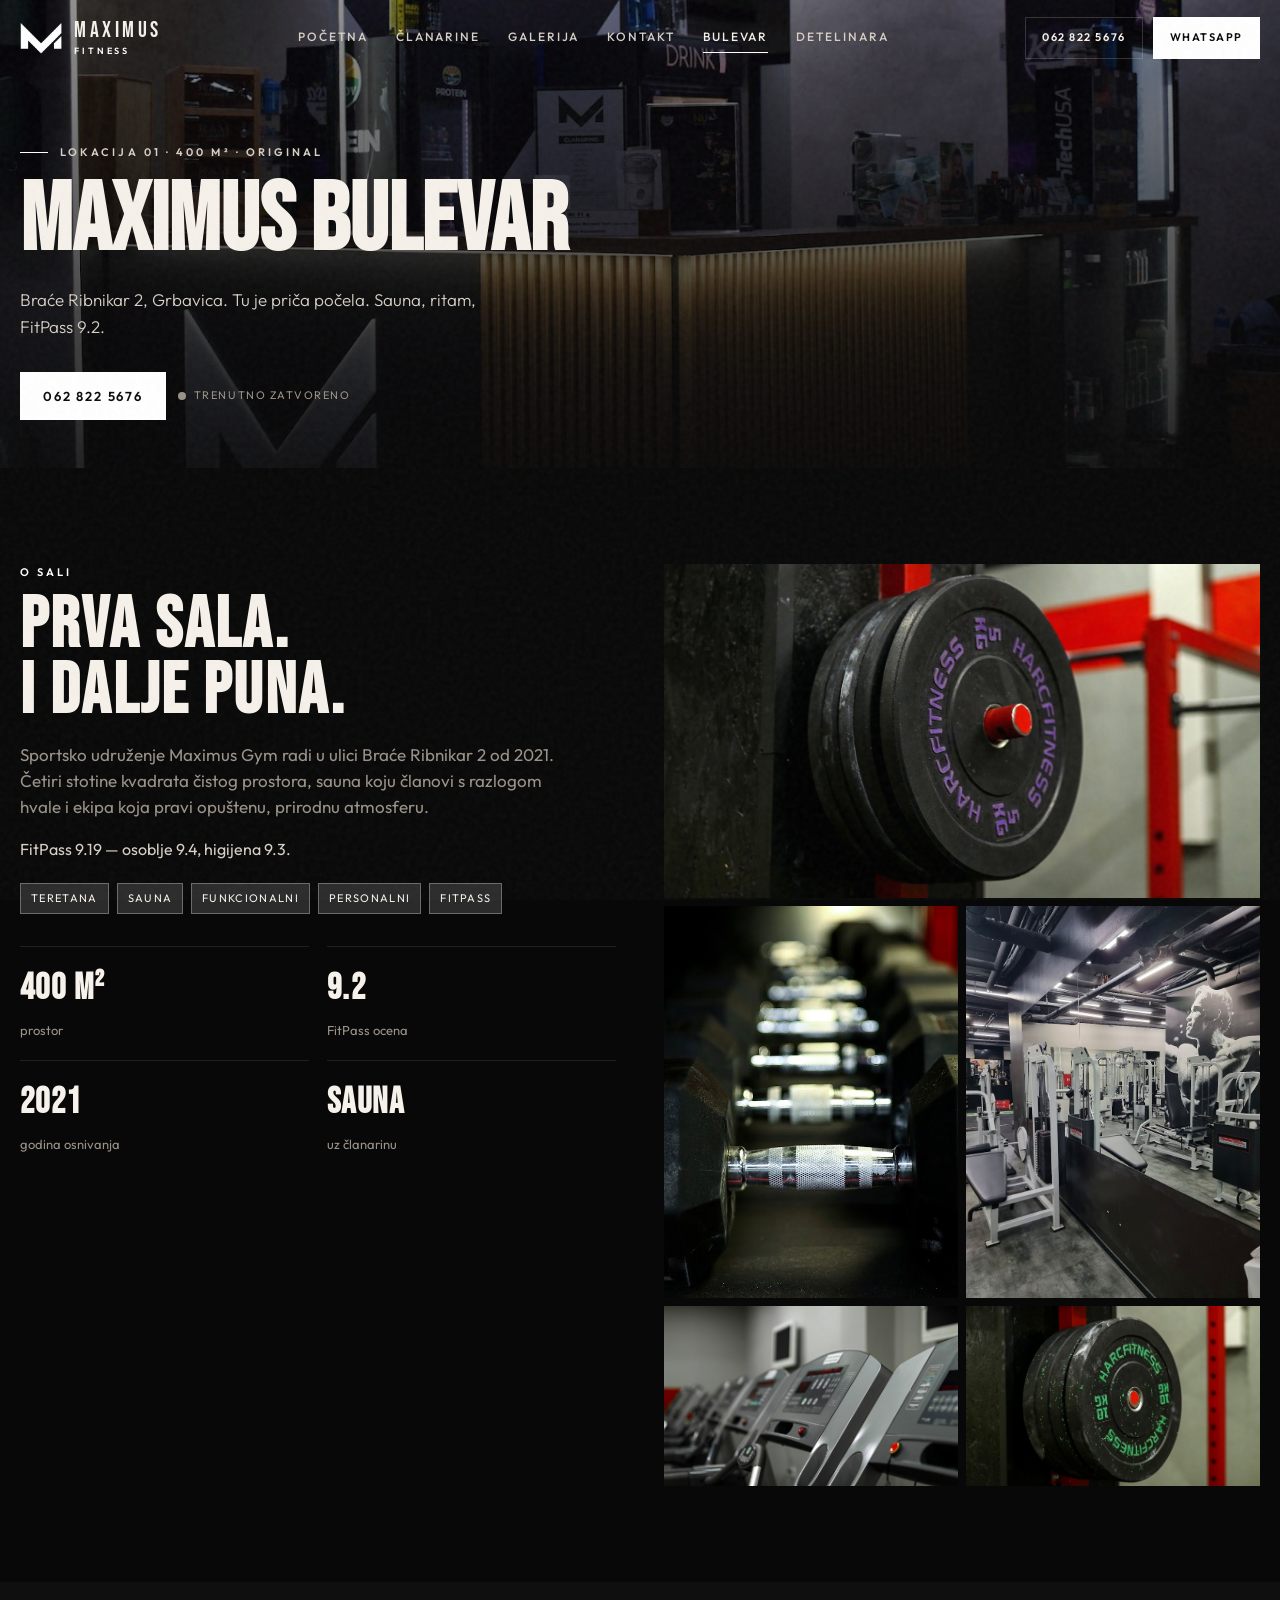
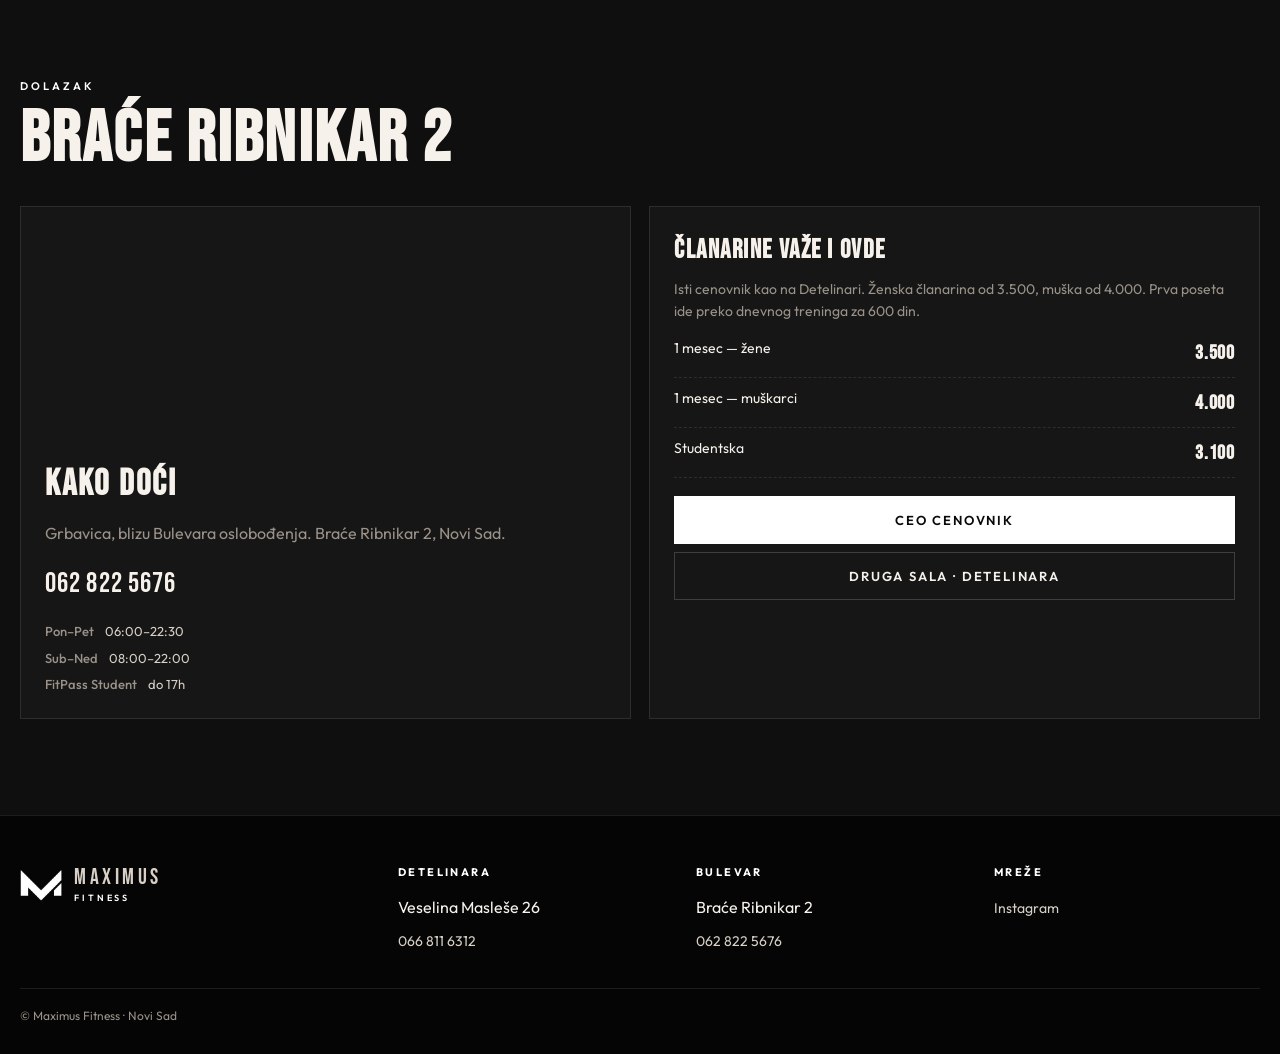
==== bulevar.html @ 971318e7 "demo verzija" ====
<!DOCTYPE html>
<html lang="sr">
<head>
  <meta charset="utf-8" />
  <meta name="viewport" content="width=device-width, initial-scale=1" />
  <title>Maximus Bulevar — Braće Ribnikar 2, Novi Sad</title>
  <meta name="description" content="Maximus Bulevar: originalna sala na 400 m², sauna, personalni treninzi. Braće Ribnikar 2, Grbavica. Tel. 062 822 5676." />
  <meta name="theme-color" content="#080808" />
  <link rel="icon" type="image/svg+xml" href="assets/logo/favicon.svg" />
  <link rel="stylesheet" href="css/styles.css" />
</head>
<body>
  <header class="header">
    <div class="header__inner">
      <a class="brand" href="#top" aria-label="Maximus Fitness">
        <img src="assets/logo/logo.png" alt="" width="42" height="42" />
        <span class="brand__text">
          <span class="brand__name">MAXIMUS</span>
          <span class="brand__sub">FITNESS</span>
        </span>
      </a>
      <nav class="nav" aria-label="Glavna">
        <a href="index.html">Početna</a>
        <a href="index.html#cenovnik">Članarine</a>
        <a href="index.html#galerija">Galerija</a>
        <a href="#kontakt">Kontakt</a>
        <a href="bulevar.html" class="is-active">Bulevar</a>
        <a href="detelinara.html">Detelinara</a>
      </nav>
      <div class="header__cta">
        <a class="btn btn--ghost" href="tel:+381628225676">062 822 5676</a>
        <a class="btn" href="https://wa.me/381628225676" target="_blank" rel="noopener">WhatsApp</a>
      </div>
      <button class="burger" aria-label="Meni" aria-expanded="false"><span></span><span></span><span></span></button>
    </div>
  </header>
  <nav class="mobile-nav">
    <a href="index.html">Početna</a>
    <a href="index.html#cenovnik">Članarine</a>
    <a href="index.html#galerija">Galerija</a>
    <a href="detelinara.html">Detelinara</a>
  </nav>

  <section class="page-hero" id="top">
    <img src="assets/img/bulevar-hero.jpg" alt="Tegovi Maximus Bulevar" />
    <div class="page-hero__shade"></div>
    <div class="wrap">
      <p class="eyebrow">Lokacija 01 · 400 m² · original</p>
      <h1>Maximus Bulevar</h1>
      <p class="hero__lead" style="color:#d8d0c6">Braće Ribnikar 2, Grbavica. Tu je priča počela. Sauna, ritam, FitPass 9.2.</p>
      <div class="hero__actions">
        <a class="btn" href="tel:+381628225676">062 822 5676</a>
        <span class="live" data-live style="align-self:center"><i></i><span data-live-label>Provera…</span></span>
      </div>
    </div>
  </section>

  <section class="section">
    <div class="wrap split">
      <div>
        <p class="kicker">O sali</p>
        <h2>Prva sala.<br>I dalje puna.</h2>
        <p class="lede">Sportsko udruženje Maximus Gym radi u ulici Braće Ribnikar 2 od 2021. Četiri stotine kvadrata čistog prostora, sauna koju članovi s razlogom hvale i ekipa koja pravi opuštenu, prirodnu atmosferu.</p>
        <p style="color:var(--fg-2);margin-top:16px">FitPass 9.19 — osoblje 9.4, higijena 9.3.</p>
        <div class="chips" style="margin-top:22px">
          <span class="chip">Teretana</span>
          <span class="chip">Sauna</span>
          <span class="chip">Funkcionalni</span>
          <span class="chip">Personalni</span>
          <span class="chip">FitPass</span>
        </div>
        <div class="facts">
          <div class="fact"><b>400 m²</b><span>prostor</span></div>
          <div class="fact"><b>9.2</b><span>FitPass ocena</span></div>
          <div class="fact"><b>2021</b><span>godina osnivanja</span></div>
          <div class="fact"><b>Sauna</b><span>uz članarinu</span></div>
        </div>
      </div>
      <div class="mosaic">
        <a href="assets/img/bulevar-floor.jpg" data-lb><img src="assets/img/bulevar-floor.jpg" alt="Sala Bulevar" /></a>
        <a href="assets/img/bulevar-racks.jpg" data-lb><img src="assets/img/bulevar-racks.jpg" alt="Rackovi" /></a>
        <a href="assets/img/bulevar-pulldown.jpg" data-lb><img src="assets/img/bulevar-pulldown.jpg" alt="Lat pulldown" /></a>
        <a href="assets/img/bulevar-bench.jpg" data-lb><img src="assets/img/bulevar-bench.jpg" alt="Kardio trake" /></a>
        <a href="assets/img/bulevar-cables.jpg" data-lb><img src="assets/img/bulevar-cables.jpg" alt="Tegovi na reku" /></a>
      </div>
    </div>
  </section>

  <section class="section section--dark" id="kontakt">
    <div class="wrap">
      <p class="kicker">Dolazak</p>
      <h2>Braće Ribnikar 2</h2>
      <div class="contact-grid" style="margin-top:32px">
        <article class="contact-card">
          <iframe title="Mapa Bulevar" loading="lazy" src="https://www.openstreetmap.org/export/embed.html?bbox=19.838%2C45.248%2C19.849%2C45.255&layer=mapnik&marker=45.2515%2C19.8435"></iframe>
          <div class="contact-card__body">
            <h3>Kako doći</h3>
            <p class="addr">Grbavica, blizu Bulevara oslobođenja. Braće Ribnikar 2, Novi Sad.</p>
            <a class="tel" href="tel:+381628225676">062 822 5676</a>
            <div class="hours">
              <div><b>Pon–Pet</b> 06:00–22:30</div>
              <div><b>Sub–Ned</b> 08:00–22:00</div>
              <div><b>FitPass Student</b> do 17h</div>
            </div>
          </div>
        </article>
        <div class="side-card">
          <h3>Članarine važe i ovde</h3>
          <p>Isti cenovnik kao na Detelinari. Ženska članarina od 3.500, muška od 4.000. Prva poseta ide preko dnevnog treninga za 600 din.</p>
          <ul class="pt-list">
            <li><span>1 mesec — žene</span><strong>3.500</strong></li>
            <li><span>1 mesec — muškarci</span><strong>4.000</strong></li>
            <li><span>Studentska</span><strong>3.100</strong></li>
          </ul>
          <a class="btn btn--full" style="margin-top:18px" href="index.html#cenovnik">Ceo cenovnik</a>
          <a class="btn btn--ghost btn--full" style="margin-top:8px" href="detelinara.html">Druga sala · Detelinara</a>
        </div>
      </div>
    </div>
  </section>

  <footer class="footer">
    <div class="wrap">
      <div class="footer__top">
        <div>
          <a class="brand" href="index.html">
            <img src="assets/logo/logo.png" alt="" width="42" height="42" />
            <span class="brand__text"><span class="brand__name">MAXIMUS</span><span class="brand__sub">FITNESS</span></span>
          </a>
        </div>
        <div>
          <h4>Detelinara</h4>
          <ul>
            <li>Veselina Masleše 26</li>
            <li><a href="tel:+381668116312">066 811 6312</a></li>
          </ul>
        </div>
        <div>
          <h4>Bulevar</h4>
          <ul>
            <li>Braće Ribnikar 2</li>
            <li><a href="tel:+381628225676">062 822 5676</a></li>
          </ul>
        </div>
        <div>
          <h4>Mreže</h4>
          <ul>
            <li><a href="https://www.instagram.com/maximusfitnesscentar/" target="_blank" rel="noopener">Instagram</a></li>
          </ul>
        </div>
      </div>
      <div class="footer__bot"><span>© Maximus Fitness · Novi Sad</span></div>
    </div>
  </footer>
  <div class="mobile-cta">
    <a class="btn" href="tel:+381628225676">Pozovi</a>
    <a class="btn btn--ghost" href="https://wa.me/381628225676">WhatsApp</a>
  </div>
  <div class="lb" id="lightbox" role="dialog"><button type="button" data-close aria-label="Zatvori">×</button><img alt="" /></div>
  <script src="js/main.js"></script>
</body>
</html>
---- css/styles.css ----
@import url("https://fonts.googleapis.com/css2?family=Bebas+Neue&family=Outfit:wght@300;400;500;600;700&display=swap");

:root {
  --bg: #080808;
  --bg-2: #0f0f0f;
  --bg-3: #161616;
  --bg-4: #1d1d1d;
  --fg: #f6f1ea;
  --fg-2: #d8d0c6;
  --muted: #9a9288;
  --accent: #ffffff;
  --accent-2: #d8d0c6;
  --accent-dim: rgba(255, 255, 255, 0.14);
  --ink: #0a0a0a;
  --line: rgba(246, 241, 234, 0.1);
  --line-2: rgba(246, 241, 234, 0.18);
  --shadow: 0 24px 60px rgba(0, 0, 0, 0.45);
  --font-d: "Bebas Neue", Impact, sans-serif;
  --font-b: "Outfit", system-ui, sans-serif;
  --max: 1240px;
  --nav-h: 76px;
  --ease: cubic-bezier(0.22, 1, 0.36, 1);
}

*,
*::before,
*::after { box-sizing: border-box; margin: 0; padding: 0; }

html {
  scroll-behavior: smooth;
  -webkit-font-smoothing: antialiased;
  -moz-osx-font-smoothing: grayscale;
}

body {
  font-family: var(--font-b);
  background: var(--bg);
  color: var(--fg);
  line-height: 1.55;
  min-height: 100vh;
  overflow-x: hidden;
}

img { max-width: 100%; display: block; }
a { color: inherit; text-decoration: none; }
button, [role="button"] { cursor: pointer; font-family: inherit; }
ul { list-style: none; }
address { font-style: normal; }

.wrap {
  width: min(var(--max), calc(100% - 40px));
  margin-inline: auto;
}

.wrap-wide {
  width: min(1440px, calc(100% - 32px));
  margin-inline: auto;
}

/* Grain */
body::before {
  content: "";
  pointer-events: none;
  position: fixed;
  inset: 0;
  z-index: 80;
  opacity: 0.045;
  background-image: url("data:image/svg+xml,%3Csvg viewBox='0 0 200 200' xmlns='http://www.w3.org/2000/svg'%3E%3Cfilter id='n'%3E%3CfeTurbulence type='fractalNoise' baseFrequency='.85' numOctaves='4' stitchTiles='stitch'/%3E%3C/filter%3E%3Crect width='100%25' height='100%25' filter='url(%23n)'/%3E%3C/svg%3E");
}

/* Buttons */
.btn {
  display: inline-flex;
  align-items: center;
  justify-content: center;
  gap: 10px;
  height: 48px;
  padding: 0 22px;
  border: 1px solid transparent;
  background: var(--accent);
  color: var(--ink);
  font-size: 13px;
  font-weight: 600;
  letter-spacing: 0.14em;
  text-transform: uppercase;
  transition: background 0.2s var(--ease), transform 0.2s var(--ease), border-color 0.2s, color 0.2s;
  white-space: nowrap;
}
.btn:hover { background: var(--accent-2); }
.btn:active { transform: translateY(1px); }
.btn--ghost {
  background: transparent;
  border-color: var(--line-2);
  color: var(--fg);
}
.btn--ghost:hover { border-color: var(--fg); background: transparent; }
.btn--line {
  background: transparent;
  border-color: var(--accent);
  color: var(--fg);
}
.btn--line:hover { background: var(--accent); color: var(--ink); }
.btn--full { width: 100%; }

/* Header */
.header {
  position: fixed;
  top: 0;
  left: 0;
  right: 0;
  z-index: 50;
  height: var(--nav-h);
  display: flex;
  align-items: center;
  transition: background 0.3s, border-color 0.3s, height 0.3s;
  border-bottom: 1px solid transparent;
}
.header.is-scrolled {
  background: rgba(8, 8, 8, 0.92);
  backdrop-filter: blur(16px);
  border-bottom-color: var(--line);
  height: 64px;
}
.header__inner {
  width: min(var(--max), calc(100% - 40px));
  margin: 0 auto;
  display: flex;
  align-items: center;
  justify-content: space-between;
  gap: 24px;
}
.brand {
  display: flex;
  align-items: center;
  gap: 12px;
  flex-shrink: 0;
}
.brand img, .brand svg {
  width: 42px;
  height: 42px;
}
.brand__text { display: flex; flex-direction: column; line-height: 1; }
.brand__name {
  font-family: var(--font-d);
  font-size: 22px;
  letter-spacing: 0.16em;
}
.brand__sub {
  font-size: 9px;
  letter-spacing: 0.32em;
  color: var(--accent);
  font-weight: 600;
  margin-top: 4px;
}

.nav {
  display: flex;
  align-items: center;
  gap: 28px;
}
.nav a {
  font-size: 12px;
  font-weight: 500;
  letter-spacing: 0.16em;
  text-transform: uppercase;
  color: var(--fg-2);
  position: relative;
}
.nav a::after {
  content: "";
  position: absolute;
  left: 0; bottom: -6px;
  width: 0; height: 1px;
  background: var(--accent);
  transition: width 0.25s var(--ease);
}
.nav a:hover { color: var(--fg); }
.nav a:hover::after, .nav a.is-active::after { width: 100%; }
.nav a.is-active { color: var(--fg); }

.header__cta { display: flex; gap: 10px; align-items: center; }
.header .btn { height: 42px; padding: 0 16px; font-size: 11px; }

.burger {
  display: none;
  width: 44px; height: 44px;
  border: 1px solid var(--line-2); background: rgba(8,8,8,0.35); color: var(--fg);
  position: relative;
}
.burger span {
  display: block; width: 18px; height: 2px; background: currentColor;
  margin: 5px auto; transition: 0.25s; border-radius: 1px;
}

/* Mobile nav */
.mobile-nav {
  display: none;
  position: fixed;
  inset: 0;
  z-index: 45;
  background: rgba(8,8,8,0.97);
  padding: 100px 28px 40px;
  flex-direction: column;
  gap: 8px;
}
.mobile-nav.is-open { display: flex; }
.mobile-nav a {
  font-family: var(--font-d);
  font-size: clamp(36px, 8vw, 56px);
  letter-spacing: 0.06em;
  border-bottom: 1px solid var(--line);
  padding: 10px 0;
}
.mobile-nav .btn { margin-top: 20px; width: 100%; }

/* Hero */
.hero {
  position: relative;
  min-height: 100vh;
  min-height: 100dvh;
  display: grid;
  place-items: end start;
  padding: calc(var(--nav-h) + 40px) 0 64px;
  overflow: hidden;
}
.hero__media {
  position: absolute; inset: 0; z-index: 0;
}
.hero__media img {
  width: 100%; height: 100%; object-fit: cover;
  transform: scale(1.04);
  animation: ken 22s ease-in-out infinite alternate;
}
@keyframes ken {
  from { transform: scale(1.04) translate3d(0,0,0); }
  to { transform: scale(1.12) translate3d(-1.5%, -1%, 0); }
}
.hero__shade {
  position: absolute; inset: 0;
  background:
    linear-gradient(180deg, rgba(8,8,8,0.35) 0%, rgba(8,8,8,0.15) 35%, rgba(8,8,8,0.88) 100%),
    linear-gradient(90deg, rgba(8,8,8,0.72) 0%, rgba(8,8,8,0.2) 55%, rgba(8,8,8,0.45) 100%);
}
.hero__content {
  position: relative; z-index: 1;
  width: min(var(--max), calc(100% - 40px));
  margin: 0 auto;
}
.eyebrow {
  display: inline-flex;
  align-items: center;
  gap: 12px;
  font-size: 11px;
  letter-spacing: 0.28em;
  text-transform: uppercase;
  color: var(--accent-2);
  font-weight: 600;
  margin-bottom: 18px;
}
.eyebrow::before {
  content: "";
  width: 28px; height: 1px; background: var(--accent);
}
.hero h1 {
  font-family: var(--font-d);
  font-size: clamp(56px, 10.5vw, 128px);
  line-height: 0.88;
  letter-spacing: 0.02em;
  max-width: 14ch;
  text-wrap: balance;
}
.hero h1 em {
  font-style: normal;
  color: var(--accent);
}
.hero__lead {
  margin-top: 22px;
  max-width: 42ch;
  color: var(--fg-2);
  font-size: 17px;
  font-weight: 300;
}
.hero__actions {
  display: flex; flex-wrap: wrap; gap: 12px;
  margin-top: 32px;
}
.hero__meta {
  display: flex; flex-wrap: wrap; gap: 28px;
  margin-top: 48px;
  padding-top: 22px;
  border-top: 1px solid var(--line);
}
.hero__meta b {
  display: block;
  font-family: var(--font-d);
  font-size: 28px;
  letter-spacing: 0.04em;
  line-height: 1;
}
.hero__meta > div > span {
  display: block;
  margin-top: 6px;
  font-size: 11px;
  letter-spacing: 0.16em;
  text-transform: uppercase;
  color: var(--muted);
}

.live {
  display: inline-flex; align-items: center; gap: 8px;
  font-size: 11px; letter-spacing: 0.14em; text-transform: uppercase;
  color: #9be7a4;
}
.live i {
  width: 8px; height: 8px; border-radius: 50%;
  background: #22c55e;
  box-shadow: 0 0 0 0 rgba(34,197,94,0.7);
  animation: pulse 1.8s infinite;
}
.live.is-closed { color: var(--muted); }
.live.is-closed i { background: var(--muted); animation: none; box-shadow: none; }
@keyframes pulse {
  70% { box-shadow: 0 0 0 8px rgba(34,197,94,0); }
}

/* Marquee */
.marquee {
  border-block: 1px solid var(--line);
  background: var(--bg-2);
  overflow: hidden;
  padding: 14px 0;
}
.marquee__track {
  display: flex; gap: 0; width: max-content;
  animation: marquee 32s linear infinite;
}
.marquee span {
  font-family: var(--font-d);
  font-size: 22px;
  letter-spacing: 0.18em;
  padding: 0 28px;
  color: var(--fg-2);
  white-space: nowrap;
}
.marquee span::after {
  content: " · ";
  color: var(--accent);
  margin-left: 28px;
}
@keyframes marquee {
  to { transform: translateX(-50%); }
}

/* Sections */
.section { padding: 96px 0; }
.section--tight { padding: 64px 0; }
.section--dark { background: var(--bg-2); }
.kicker {
  font-size: 11px;
  letter-spacing: 0.28em;
  text-transform: uppercase;
  color: var(--accent);
  font-weight: 600;
  margin-bottom: 12px;
}
h2 {
  font-family: var(--font-d);
  font-size: clamp(40px, 6vw, 72px);
  line-height: 0.92;
  letter-spacing: 0.03em;
  text-wrap: balance;
}
.lede {
  color: var(--muted);
  font-size: 17px;
  max-width: 50ch;
  margin-top: 16px;
  text-wrap: pretty;
}
.sec-head {
  display: flex;
  justify-content: space-between;
  align-items: end;
  gap: 32px;
  margin-bottom: 48px;
}
.sec-head__right { max-width: 42ch; color: var(--muted); }

.num {
  font-family: var(--font-d);
  color: var(--accent);
  letter-spacing: 0.12em;
  font-size: 14px;
}

/* Locations */
.loc-grid {
  display: grid;
  grid-template-columns: 1fr 1fr;
  gap: 18px;
}
.loc-card {
  position: relative;
  min-height: 560px;
  overflow: hidden;
  background: #111;
  isolation: isolate;
}
.loc-card img {
  position: absolute; inset: 0;
  width: 100%; height: 100%; object-fit: cover;
  transition: transform 0.8s var(--ease);
}
.loc-card:hover img { transform: scale(1.06); }
.loc-card__shade {
  position: absolute; inset: 0;
  background: linear-gradient(180deg, rgba(0,0,0,0.05) 20%, rgba(8,8,8,0.92) 100%);
}
.loc-card__body {
  position: absolute; left: 0; right: 0; bottom: 0;
  padding: 28px 28px 36px;
  z-index: 1;
}
.loc-card__tag {
  display: inline-block;
  font-size: 10px;
  letter-spacing: 0.22em;
  text-transform: uppercase;
  border: 1px solid var(--line-2);
  padding: 6px 10px;
  margin-bottom: 14px;
  color: var(--fg-2);
}
.loc-card h3 {
  font-family: var(--font-d);
  font-size: 48px;
  letter-spacing: 0.04em;
  line-height: 0.95;
}
.loc-card p { color: var(--fg-2); margin: 10px 0 18px; max-width: 36ch; }
.loc-card__row {
  display: flex; flex-wrap: wrap; gap: 8px 16px;
  font-size: 12px; color: var(--muted); margin-bottom: 20px;
}
.chips { display: flex; flex-wrap: wrap; gap: 8px; margin-bottom: 18px; }
.chip {
  font-size: 11px;
  letter-spacing: 0.12em;
  text-transform: uppercase;
  padding: 6px 10px;
  background: var(--accent-dim);
  color: var(--fg);
  border: 1px solid rgba(255,255,255,0.3);
}

/* About */
.about {
  display: grid;
  grid-template-columns: 1.05fr 0.95fr;
  gap: 56px;
  align-items: center;
}
.about__photo {
  position: relative;
  min-height: 560px;
}
.about__photo img {
  width: 100%; height: 100%; object-fit: cover;
  position: absolute; inset: 0;
}
.about__photo::after {
  content: "";
  position: absolute;
  right: -16px; bottom: -16px;
  width: 46%; height: 46%;
  border: 1px solid var(--accent);
  z-index: -1;
}
.about h2 { margin-bottom: 18px; }
.about p + p { margin-top: 14px; }
.about p { color: var(--fg-2); }
.facts {
  display: grid;
  grid-template-columns: 1fr 1fr;
  gap: 18px;
  margin-top: 32px;
}
.fact {
  border-top: 1px solid var(--line);
  padding-top: 14px;
}
.fact b {
  display: block;
  font-family: var(--font-d);
  font-size: 36px;
  letter-spacing: 0.04em;
  color: var(--fg);
}
.fact span { font-size: 13px; color: var(--muted); }

/* Services */
.svc-grid {
  display: grid;
  grid-template-columns: repeat(4, 1fr);
  gap: 14px;
}
.svc {
  background: var(--bg-3);
  border: 1px solid var(--line);
  padding: 28px 24px 24px;
  min-height: 260px;
  display: flex; flex-direction: column;
  transition: border-color 0.25s, transform 0.25s var(--ease);
}
.svc:hover { border-color: var(--accent); transform: translateY(-3px); }
.svc svg { width: 28px; height: 28px; color: var(--accent); margin-bottom: 28px; }
.svc h3 {
  font-family: var(--font-d);
  font-size: 28px;
  letter-spacing: 0.06em;
  margin-bottom: 10px;
}
.svc p { color: var(--muted); font-size: 14px; margin-top: auto; }

/* Pricing */
.price-note {
  display: flex; justify-content: space-between; align-items: center;
  gap: 16px; flex-wrap: wrap;
  background: linear-gradient(90deg, var(--accent) 0%, #cfcac2 100%);
  color: var(--ink);
  padding: 18px 24px;
  margin-bottom: 28px;
}
.price-note strong {
  font-family: var(--font-d);
  font-size: 28px;
  letter-spacing: 0.06em;
  color: var(--ink);
}
.price-note p { color: #3a3733; }
.price-grid {
  display: grid;
  grid-template-columns: 1.3fr 0.9fr;
  gap: 18px;
}
.price-table {
  border: 1px solid var(--line);
}
.price-row {
  display: grid;
  grid-template-columns: 1fr auto;
  gap: 16px;
  padding: 18px 22px;
  border-bottom: 1px solid var(--line);
  align-items: center;
}
.price-row:last-child { border-bottom: 0; }
.price-group {
  padding: 16px 22px 6px;
  font-family: var(--font-d);
  font-size: 16px;
  letter-spacing: 0.16em;
  text-transform: uppercase;
  color: var(--accent);
  text-align:center;
}
.price-row:hover { background: var(--bg-3); }
.price-row.is-featured {
  background: var(--accent-dim);
  border-left: 3px solid var(--accent);
}
.price-row small { display: block; color: var(--muted); font-size: 12px; margin-top: 3px; }
.price-row b {
  font-family: var(--font-d);
  font-size: 28px;
  letter-spacing: 0.04em;
  white-space: nowrap;
}
.price-row b i {
  font-style: normal;
  font-family: var(--font-b);
  font-size: 12px;
  font-weight: 500;
  letter-spacing: 0;
  color: var(--muted);
  margin-left: 4px;
}
.side-cards { display: grid; gap: 14px; }
.side-card {
  border: 1px solid var(--line);
  padding: 24px;
  background: var(--bg-3);
}
.side-card h3 {
  font-family: var(--font-d);
  font-size: 26px;
  letter-spacing: 0.06em;
  margin-bottom: 8px;
}
.side-card p { color: var(--muted); font-size: 14px; margin-bottom: 16px; }
.pt-list { display: grid; gap: 10px; }
.pt-list li {
  display: flex; justify-content: space-between;
  font-size: 14px;
  border-bottom: 1px dashed var(--line);
  padding-bottom: 8px;
}
.pt-list strong { font-family: var(--font-d); font-size: 20px; letter-spacing: 0.04em; }

/* Gallery */
.gallery {
  display: grid;
  grid-template-columns: repeat(4, 1fr);
  grid-auto-rows: 180px;
  gap: 8px;
}
.gallery a {
  overflow: hidden;
  position: relative;
  background: #111;
}
.gallery a:nth-child(1) { grid-column: span 2; grid-row: span 2; }
.gallery a:nth-child(4) { grid-row: span 2; }
.gallery img {
  width: 100%; height: 100%; object-fit: cover;
  transition: transform 0.6s var(--ease), filter 0.4s;
  filter: saturate(0.9);
}
.gallery a:hover img { transform: scale(1.05); filter: saturate(1.05); }

.lb {
  display: none;
  position: fixed; inset: 0; z-index: 70;
  background: rgba(0,0,0,0.92);
  align-items: center; justify-content: center;
  padding: 40px;
}
.lb.is-open { display: flex; }
.lb img { max-width: min(1100px, 92vw); max-height: 86vh; object-fit: contain; }
.lb button {
  position: absolute; top: 18px; right: 18px;
  width: 48px; height: 48px;
  background: transparent; border: 1px solid var(--line-2); color: #fff;
  font-size: 22px;
}

/* Reviews */
.reviews {
  display: grid;
  grid-template-columns: 280px 1fr;
  gap: 40px;
}
.score-box {
  border: 1px solid var(--line);
  padding: 28px 24px;
  text-align: center;
  background: var(--bg-3);
}
.score-box .big {
  font-family: var(--font-d);
  font-size: 88px;
  line-height: 0.85;
  color: var(--accent);
}
.score-box p { color: var(--muted); margin-top: 8px; font-size: 13px; }
.bars { margin-top: 22px; text-align: left; display: grid; gap: 10px; }
.bar label {
  display: flex; justify-content: space-between;
  font-size: 12px; color: var(--muted); margin-bottom: 4px;
}
.bar i {
  display: block; height: 3px; background: var(--bg-4);
}
.bar i b {
  display: block; height: 100%; background: var(--accent);
}
.quotes {
  display: grid;
  grid-template-columns: 1fr 1fr;
  gap: 14px;
}
.quote {
  border: 1px solid var(--line);
  padding: 22px;
  background: var(--bg);
}
.quote p { font-size: 15px; color: var(--fg-2); }
.quote footer {
  margin-top: 16px;
  font-size: 11px;
  letter-spacing: 0.14em;
  text-transform: uppercase;
  color: var(--muted);
}

/* FAQ */
.faq { display: grid; gap: 0; border-top: 1px solid var(--line); }
.faq details {
  border-bottom: 1px solid var(--line);
  padding: 18px 0;
}
.faq summary {
  cursor: pointer;
  font-weight: 600;
  list-style: none;
  display: flex;
  justify-content: space-between;
  align-items: center;
  gap: 16px;
  font-size: 16px;
}
.faq summary::-webkit-details-marker { display: none; }
.faq summary::after {
  content: "+";
  color: var(--accent);
  font-family: var(--font-d);
  font-size: 28px;
  line-height: 1;
}
.faq details[open] summary::after { content: "–"; }
.faq details p {
  color: var(--muted);
  margin-top: 10px;
  max-width: 70ch;
}

/* Contact */
.contact-grid {
  display: grid;
  grid-template-columns: 1fr 1fr;
  gap: 18px;
}
.contact-card {
  background: var(--bg-3);
  border: 1px solid var(--line);
  overflow: hidden;
}
.contact-card iframe {
  width: 100%; height: 220px; border: 0; filter: grayscale(0.7) contrast(1.1);
}
.contact-card__body { padding: 24px; }
.contact-card h3 {
  font-family: var(--font-d);
  font-size: 36px;
  letter-spacing: 0.06em;
}
.contact-card .addr { color: var(--muted); margin: 8px 0 16px; }
.contact-card a.tel {
  font-family: var(--font-d);
  font-size: 28px;
  letter-spacing: 0.04em;
  color: var(--fg);
}
.contact-card a.tel:hover { color: var(--accent); }
.hours { margin-top: 16px; display: grid; gap: 6px; font-size: 13px; color: var(--fg-2); }
.hours b { color: var(--muted); font-weight: 500; margin-right: 8px; }
.form {
  margin-top: 18px;
  display: grid;
  grid-template-columns: 1fr 1fr;
  gap: 12px;
  padding: 28px;
  border: 1px solid var(--line);
  background: var(--bg-2);
}
.form h3 {
  grid-column: 1 / -1;
  font-family: var(--font-d);
  font-size: 32px;
  letter-spacing: 0.06em;
}
.form p { grid-column: 1 / -1; color: var(--muted); margin-top: -4px; }
.form label { display: grid; gap: 6px; font-size: 11px; letter-spacing: 0.14em; text-transform: uppercase; color: var(--muted); }
.form .full { grid-column: 1 / -1; }
.form input, .form select, .form textarea {
  background: var(--bg);
  border: 1px solid var(--line);
  color: var(--fg);
  padding: 12px 12px;
  font: inherit;
  font-size: 15px;
  outline: none;
}
.form input:focus, .form select:focus, .form textarea:focus { border-color: var(--accent); }
.form textarea { min-height: 110px; resize: vertical; }
.form .btn { grid-column: 1 / -1; margin-top: 6px; }

/* Page hero (inner) */
.page-hero {
  position: relative;
  min-height: 52vh;
  display: grid;
  place-items: end start;
  padding: calc(var(--nav-h) + 40px) 0 48px;
  overflow: hidden;
}
.page-hero img {
  position: absolute; inset: 0; width: 100%; height: 100%; object-fit: cover;
}
.page-hero__shade {
  position: absolute; inset: 0;
  background: linear-gradient(180deg, rgba(8,8,8,0.3), rgba(8,8,8,0.88));
}
.page-hero .wrap { position: relative; z-index: 1; }
.page-hero h1 {
  font-family: var(--font-d);
  font-size: clamp(48px, 8vw, 96px);
  line-height: 0.9;
}

.split {
  display: grid;
  grid-template-columns: 1fr 1fr;
  gap: 48px;
  align-items: start;
}
.mosaic {
  display: grid;
  grid-template-columns: 1fr 1fr;
  gap: 8px;
}
.mosaic a:first-child { grid-column: span 2; }
.mosaic img { width: 100%; height: 100%; object-fit: cover; min-height: 180px; }

/* Footer */
.footer {
  border-top: 1px solid var(--line);
  padding: 48px 0 28px;
  background: #050505;
}
.footer__top {
  display: grid;
  grid-template-columns: 1.3fr 1fr 1fr 1fr;
  gap: 32px;
  padding-bottom: 36px;
}
.footer h4 {
  font-size: 11px;
  letter-spacing: 0.22em;
  text-transform: uppercase;
  color: var(--accent);
  margin-bottom: 14px;
}
.footer a, .footer p { color: var(--fg-2); font-size: 14px; }
.footer a:hover { color: var(--fg); }
.footer ul { display: grid; gap: 8px; }
.footer__bot {
  display: flex; justify-content: space-between; gap: 16px; flex-wrap: wrap;
  border-top: 1px solid var(--line);
  padding-top: 18px;
  color: var(--muted);
  font-size: 12px;
}

.mobile-cta {
  display: none;
  position: fixed;
  left: 0; right: 0; bottom: 0;
  z-index: 40;
  background: rgba(8,8,8,0.95);
  border-top: 1px solid var(--line);
  padding: 10px 12px calc(10px + env(safe-area-inset-bottom));
  gap: 8px;
}
.mobile-cta .btn { flex: 1; height: 44px; padding: 0 8px; font-size: 10px; }

.reveal {
  opacity: 0;
  transform: translateY(18px);
  animation: up 0.7s var(--ease) forwards;
}
.reveal:nth-child(2) { animation-delay: 0.08s; }
.reveal:nth-child(3) { animation-delay: 0.16s; }
@keyframes up {
  to { opacity: 1; transform: none; }
}

@media (prefers-reduced-motion: reduce) {
  *, *::before, *::after {
    animation: none !important;
    transition: none !important;
  }
  .hero__media img { transform: none; }
}

@media (max-width: 980px) {
  .nav, .header__cta { display: none; }
  .burger { display: block; }
  .loc-grid, .about, .svc-grid, .price-grid, .reviews, .quotes, .contact-grid, .split, .footer__top {
    grid-template-columns: 1fr;
  }
  .svc-grid { grid-template-columns: 1fr 1fr; }
  .gallery { grid-template-columns: 1fr 1fr; grid-auto-rows: 150px; }
  .gallery a:nth-child(1) { grid-column: span 2; grid-row: span 1; }
  .gallery a:nth-child(4) { grid-row: span 1; }
  .about__photo { min-height: 360px; }
  .loc-card { min-height: 440px; }
  .form { grid-template-columns: 1fr; }
  .sec-head { flex-direction: column; align-items: start; }
  .mobile-cta { display: flex; }
  body { padding-bottom: 72px; }
}

@media (max-width: 560px) {
  .wrap { width: calc(100% - 28px); }
  .svc-grid, .facts, .quotes { grid-template-columns: 1fr; }

  .hero {
    min-height: 100svh;
    place-items: center start;
    padding: calc(var(--nav-h) + 24px) 0 32px;
  }
  .hero__lead { font-size: 15px; }
  .hero__actions { margin-top: 26px; }

  .hero__meta {
    display: grid;
    grid-template-columns: 1fr 1fr;
    gap: 22px 16px;
    margin-top: 34px;
    padding-top: 18px;
  }
  .hero__meta > div:last-child {
    grid-column: 1 / -1;
    display: flex;
    align-items: center;
    justify-content: space-between;
    gap: 10px;
    padding-top: 16px;
    margin-top: 4px;
    border-top: 1px solid var(--line);
  }
  .hero__meta > div:last-child > span:last-child {
    margin-top: 0;
  }

  .section { padding: 64px 0; }
  .loc-card { min-height: 400px; }
  .loc-card h3 { font-size: 40px; }
}
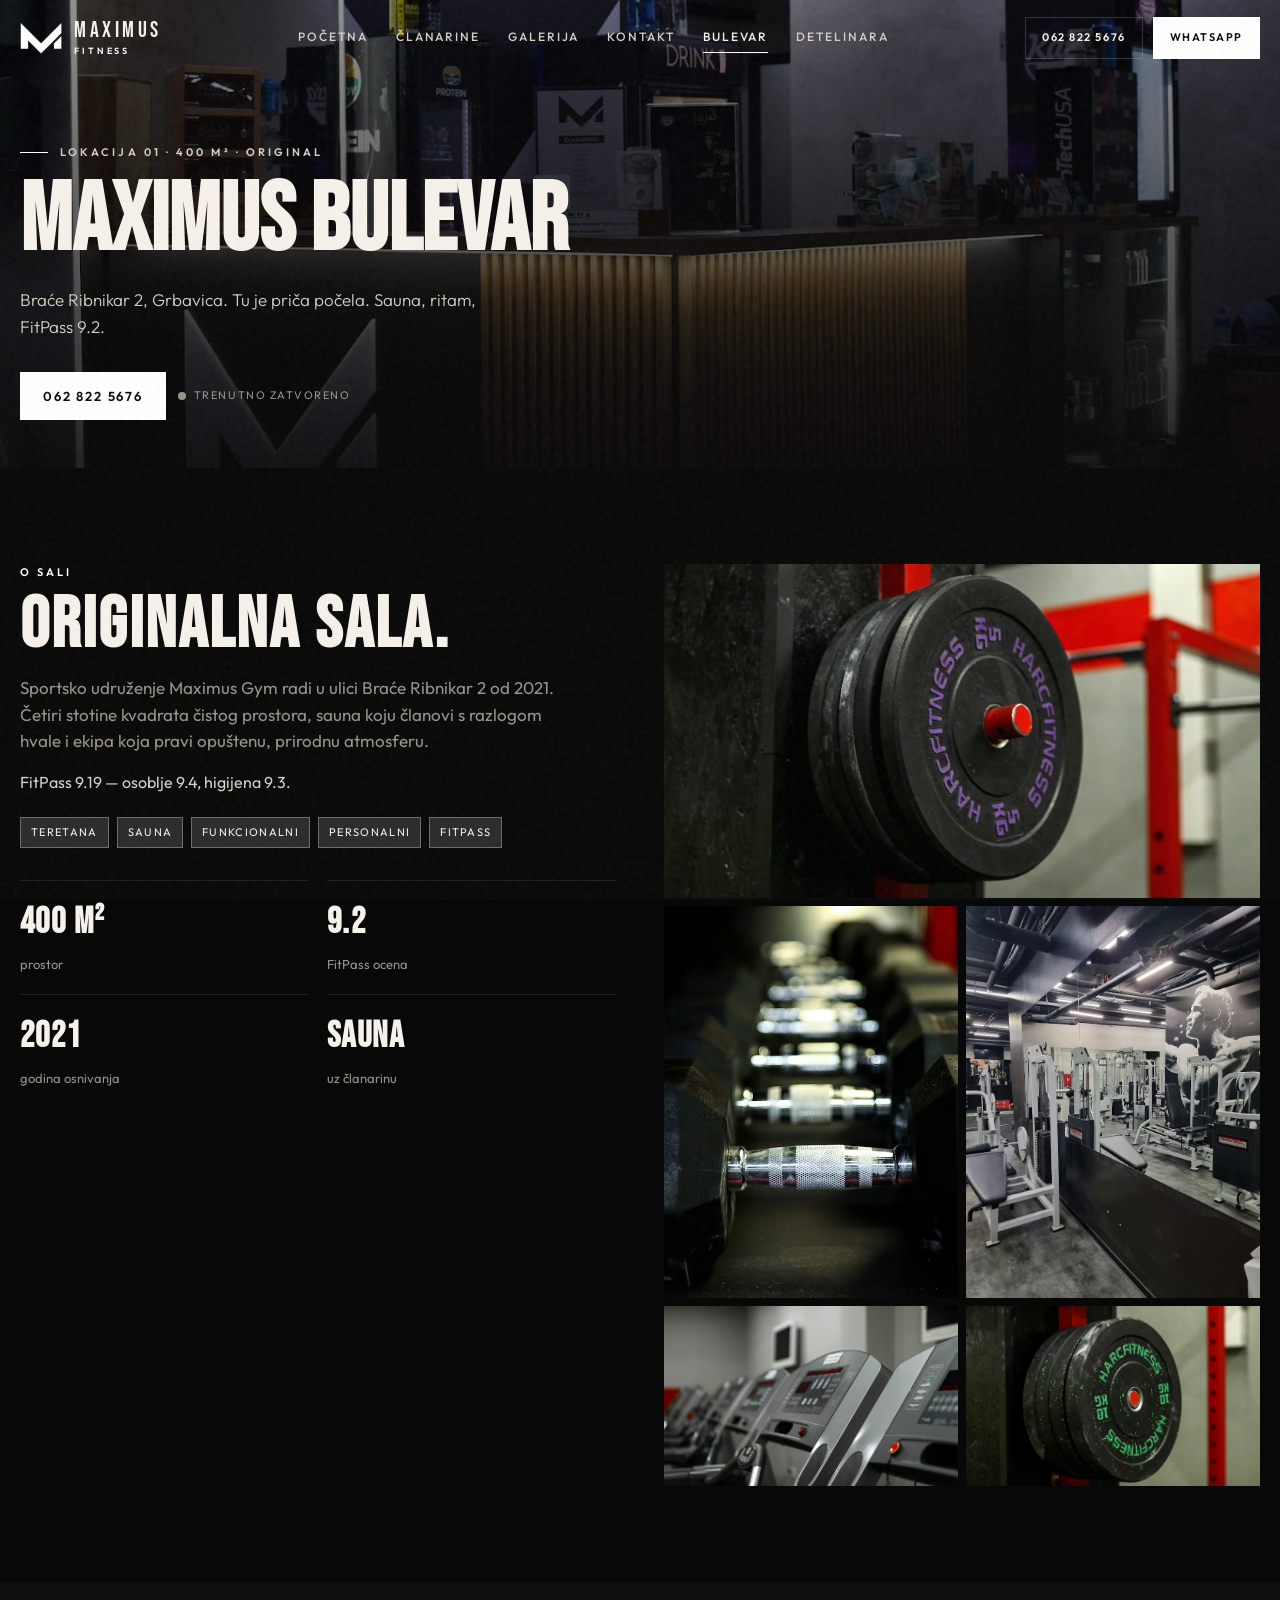
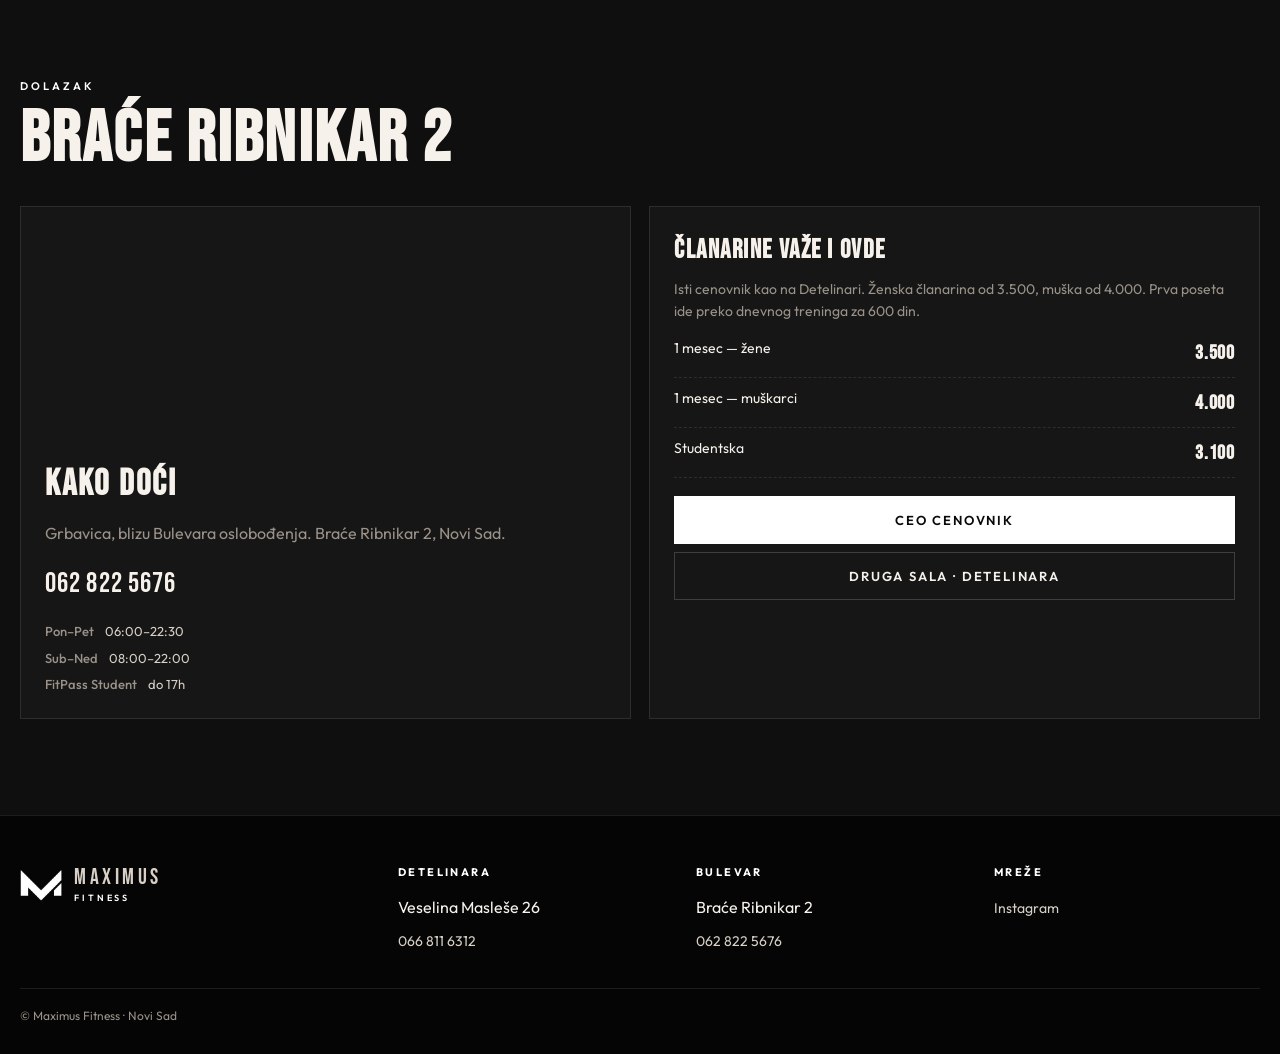
==== commit 02b37e9a: "tekst izmene" ====
--- a/bulevar.html
+++ b/bulevar.html
@@ -59,7 +59,7 @@
     <div class="wrap split">
       <div>
         <p class="kicker">O sali</p>
-        <h2>Prva sala.<br>I dalje puna.</h2>
+        <h2>Originalna sala.</h2>
         <p class="lede">Sportsko udruženje Maximus Gym radi u ulici Braće Ribnikar 2 od 2021. Četiri stotine kvadrata čistog prostora, sauna koju članovi s razlogom hvale i ekipa koja pravi opuštenu, prirodnu atmosferu.</p>
         <p style="color:var(--fg-2);margin-top:16px">FitPass 9.19 — osoblje 9.4, higijena 9.3.</p>
         <div class="chips" style="margin-top:22px">
@@ -152,10 +152,10 @@
       <div class="footer__bot"><span>© Maximus Fitness · Novi Sad</span></div>
     </div>
   </footer>
-  <div class="mobile-cta">
+  <!-- <div class="mobile-cta">
     <a class="btn" href="tel:+381628225676">Pozovi</a>
     <a class="btn btn--ghost" href="https://wa.me/381628225676">WhatsApp</a>
-  </div>
+  </div> -->
   <div class="lb" id="lightbox" role="dialog"><button type="button" data-close aria-label="Zatvori">×</button><img alt="" /></div>
   <script src="js/main.js"></script>
 </body>
